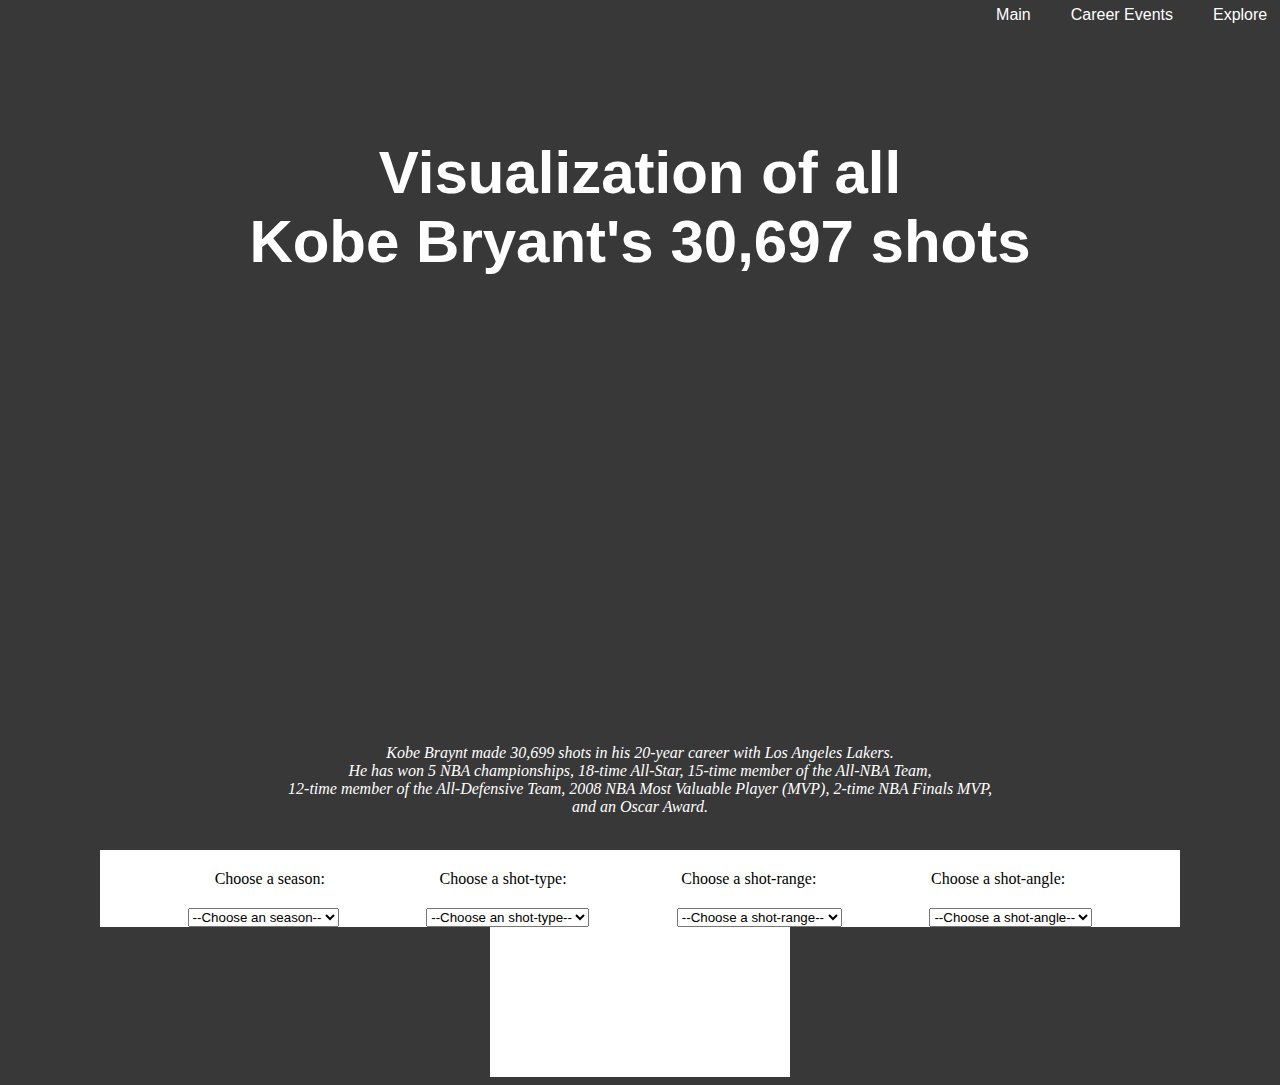
==== explore.html @ dadbc804 "init commit" ====
<!DOCTYPE html>
<html>
  <head>
    <title>d3.basketball-shot-chart</title>
    <link rel="stylesheet" type="text/css" href="./css/d3.basketball-shot-chart.css">
    <script src="https://d3js.org/d3.v5.min.js"></script>

    <style>
        .main__hero {
            height: 70vh;
            padding-top: 3em;
            text-align:center;                    
            font-family: "Ambit", Arial, sans-serif;
            color:white;
            font-size: 30px;
        }
        body {
          background-color: #383838;
        }
        #buttons {
            overflow: hidden;
            background-color: #383838;
            position: fixed; /* Set the navbar to fixed position */
            top: 0; /* Position the navbar at the top of the page */
            width: 100%; /* Full width */
        }
        .intro {
          text-align:center;
          color:white;
          height: 10vh;
        }
        svg { font-family: Arial, sans-serif;
          display: block;
          margin: 0 auto;
          background-color: white;
              }
        .tooltip_circle {	
              position: absolute;			
              text-align: left;			
              width: 80px;					
              height: 50px;					
              padding: 1px;				
              font: 8px Arial, sans-serif;		
              background: white;	
              border: 0px;		
              border-radius: 3px;			
              pointer-events: none;	}
        .tooltip_bar {	
              position: absolute;			
              text-align: center;			
              width: 30px;					
              height: 20px;									
              font: 12px Arial, sans-serif;		
              background-color: transparent;	
              border: 0px;		
              border-radius: 3px;			
              pointer-events: none;	}

        .shot-legends{font: 18px Arial, sans-serif;}
        .explore-button{
              float: right;
              display: inline-block;
              padding: 0.35em 1.2em;
              
              margin:0 0.1em 0.1em 0;
              border-radius:2px;
              box-sizing: border-box;
              text-decoration:none;
              font-family:'Roboto',sans-serif;
              font-weight:300;
              color: white;
              background-color: #383838;
              text-align: center;
              transition: all 0.2s;
           }
        .explore-button:hover{
          color: #383838;
          background-color: white;
            }
        
        .flex-container {
         width: 1336px; 
         padding-top: 20px; 
         display: flex; 
         margin: 0 auto;
         background-color: white;
         justify-content: space-evenly;
        }
        #filters{
         width: 1336px; 
         padding-top: 20px; 
         display: flex; 
         margin: 0 auto;
         background-color: white;
         justify-content: space-evenly;
        }
        


    </style>
  </head>

  <body onload='init()'>
    <div id="buttons">
      <a href="./explore.html" class = "explore-button" id="explore" onclick="clickButton()"> Explore </a>
      <a href="./top.html" class = "explore-button" id="explore" onclick="clickButton()"> Career Events </a>
      <a href="./index.html" class = "explore-button" id="main" onclick="clickButton()"> Main </a>
    </div>

    <header class="main__hero">
      <h1>Visualization of all <br>Kobe Bryant's 30,697 shots </h1>
    </header>

        
    <p class="intro"> <em>Kobe Braynt made 30,699 shots in his 20-year career with Los Angeles Lakers.<br> 
        He has won 5 NBA championships, 18-time All-Star, 15-time member of the All-NBA Team,<br> 
        12-time member of the All-Defensive Team, 2008 NBA Most Valuable Player (MVP), 2-time NBA Finals MVP,<br>
         and an Oscar Award.</em>
    </p>  
    <div class="flex-container">
      <label class = "" for="season-select">Choose a season:</label>
      <label class = "" for="shot-type-select">Choose a shot-type:</label>
      <label class = "" for="shot-range-select">Choose a shot-range:</label>
      <label class = "" for="shot-angle-select">Choose a shot-angle:</label>
    </div>
    <div class="flex-container" id = "filters">
        <select name = "seasons" id="season-select">
          <option value="">--Choose an season--</option>
          <option value="1996-97">1996-97</option>
          <option value="1997-98">1997-98</option>
          <option value="1998-99">1998-99</option>
          <option value="1999-00">1999-00</option>
          <option value="2000-01">2000-01</option>
          <option value="2001-02">2001-02</option>
          <option value="2002-03">2002-03</option>
          <option value="2003-04">2003-04</option>
          <option value="2004-05">2004-05</option>
          <option value="2005-06">2005-06</option>
          <option value="2006-07">2006-07</option>
          <option value="2007-08">2007-08</option>
          <option value="2008-09">2008-09</option>
          <option value="2009-10">2009-10</option>
          <option value="2010-11">2010-11</option>
          <option value="2011-12">2011-12</option>
          <option value="2012-13">2012-13</option>
          <option value="2013-14">2013-14</option>
          <option value="2014-15">2014-15</option>
          <option value="2015-16">2015-16</option>
        </select>
        <select name = "shot-type" id="shot-type-select">
          <option value="">--Choose an shot-type--</option>
          <option value="2PT Field Goal">2PT</option>
          <option value="3PT Field Goal">3PT</option>
        </select>
        <select name = "shot-range" id="shot-range-select">
          <option value="">--Choose a shot-range--</option>
          <option value="Less Than 8 ft.">Less than 8 ft</option>
          <option value="8-16 ft.">8-16 ft</option>
          <option value="16-24 ft.">16-24 ft</option>
          <option value="24+ ft.">24+ ft</option>
        </select>
        <select name = "shot-angle" id="shot-angle-select">
          <option value="">--Choose a shot-angle--</option>
          <option value="Center(C)">Center</option>
          <option value="Left Side Center(LC)">Left Side Center</option>
          <option value="Left Side(L)">Left Side</option>
          <option value="Right Side Center(RC)">Right Side Center</option>
          <option value="Right Side(R)">Right Side</option>
        </select>
    </div>
    <div id="chart">
      <svg></svg>
    </div>

    <script src="./js/explore.js"></script>
    
  </body>
</html>
---- css/d3.basketball-shot-chart.css ----
.tooltip {	
    position: absolute;			
    text-align: left;			
    width: 80px;					
    height: 50px;					
    padding: 1px;				
    font: 8px Arial, sans-serif;		
    background: lightgray;	
    border: 0px;		
    border-radius: 3px;			
    pointer-events: none;			
  }

.shot-chart-court *{fill:transparent;stroke:#333;stroke-width:0.1}.shot-chart-court-ft-circle-bottom{stroke-dasharray:10, 4}.shot-chart-court-hoop,.shot-chart-court-backboard{z-index:100}.shot-chart-title{font-size:15%;text-transform:uppercase}.legend text{font-size:4%}
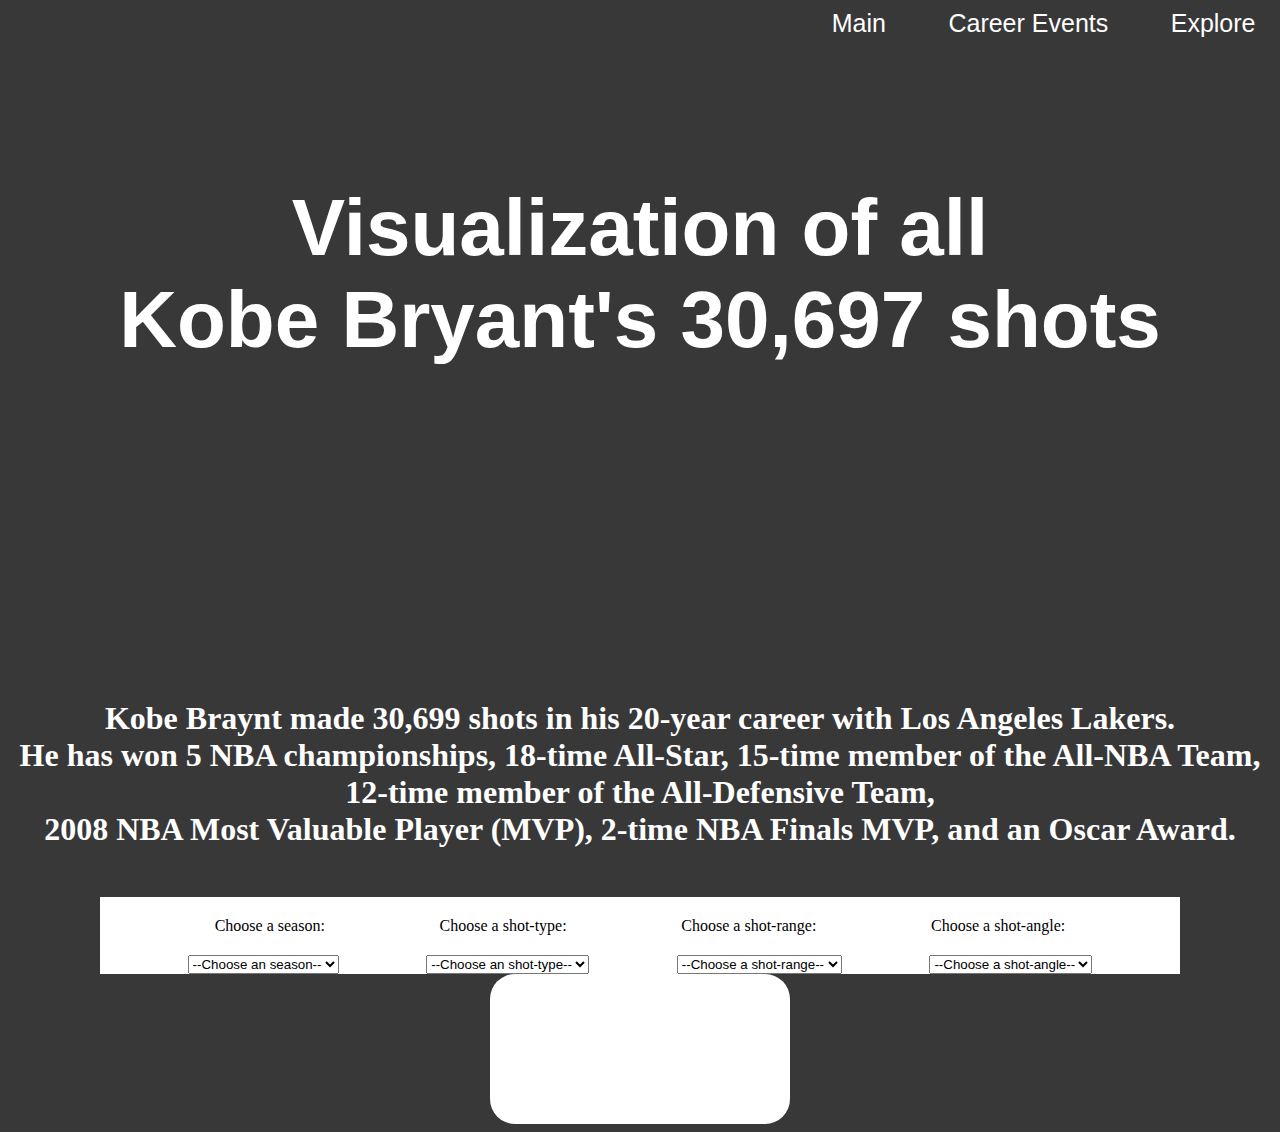
==== commit 63d8db02: "Update explore.html" ====
--- a/explore.html
+++ b/explore.html
@@ -7,12 +7,13 @@
 
     <style>
         .main__hero {
-            height: 70vh;
+            height: 60vh;
             padding-top: 3em;
             text-align:center;                    
             font-family: "Ambit", Arial, sans-serif;
             color:white;
-            font-size: 30px;
+            font-size: 40px;
+            
         }
         body {
           background-color: #383838;
@@ -23,16 +24,20 @@
             position: fixed; /* Set the navbar to fixed position */
             top: 0; /* Position the navbar at the top of the page */
             width: 100%; /* Full width */
+          font-size: 25px;
         }
         .intro {
           text-align:center;
           color:white;
-          height: 10vh;
+          height: 13vh;
+          padding-bottom: 1.5em;
+          font-size: 2em;
         }
         svg { font-family: Arial, sans-serif;
           display: block;
           margin: 0 auto;
           background-color: white;
+          border-radius: 25px;
               }
         .tooltip_circle {	
               position: absolute;			
@@ -107,16 +112,16 @@
       <a href="./index.html" class = "explore-button" id="main" onclick="clickButton()"> Main </a>
     </div>
 
-    <header class="main__hero">
-      <h1>Visualization of all <br>Kobe Bryant's 30,697 shots </h1>
+     <header class="main__hero">
+      <h1>Visualization of all <br><strong>Kobe Bryant</strong>'s 30,697 shots </h1>
     </header>
 
         
-    <p class="intro"> <em>Kobe Braynt made 30,699 shots in his 20-year career with Los Angeles Lakers.<br> 
+    <h3 class="intro"> Kobe Braynt made 30,699 shots in his 20-year career with Los Angeles Lakers.<br> 
         He has won 5 NBA championships, 18-time All-Star, 15-time member of the All-NBA Team,<br> 
-        12-time member of the All-Defensive Team, 2008 NBA Most Valuable Player (MVP), 2-time NBA Finals MVP,<br>
-         and an Oscar Award.</em>
-    </p>  
+        12-time member of the All-Defensive Team, <br>2008 NBA Most Valuable Player (MVP), 2-time NBA Finals MVP,
+         and an Oscar Award.
+    </h3>  
     <div class="flex-container">
       <label class = "" for="season-select">Choose a season:</label>
       <label class = "" for="shot-type-select">Choose a shot-type:</label>
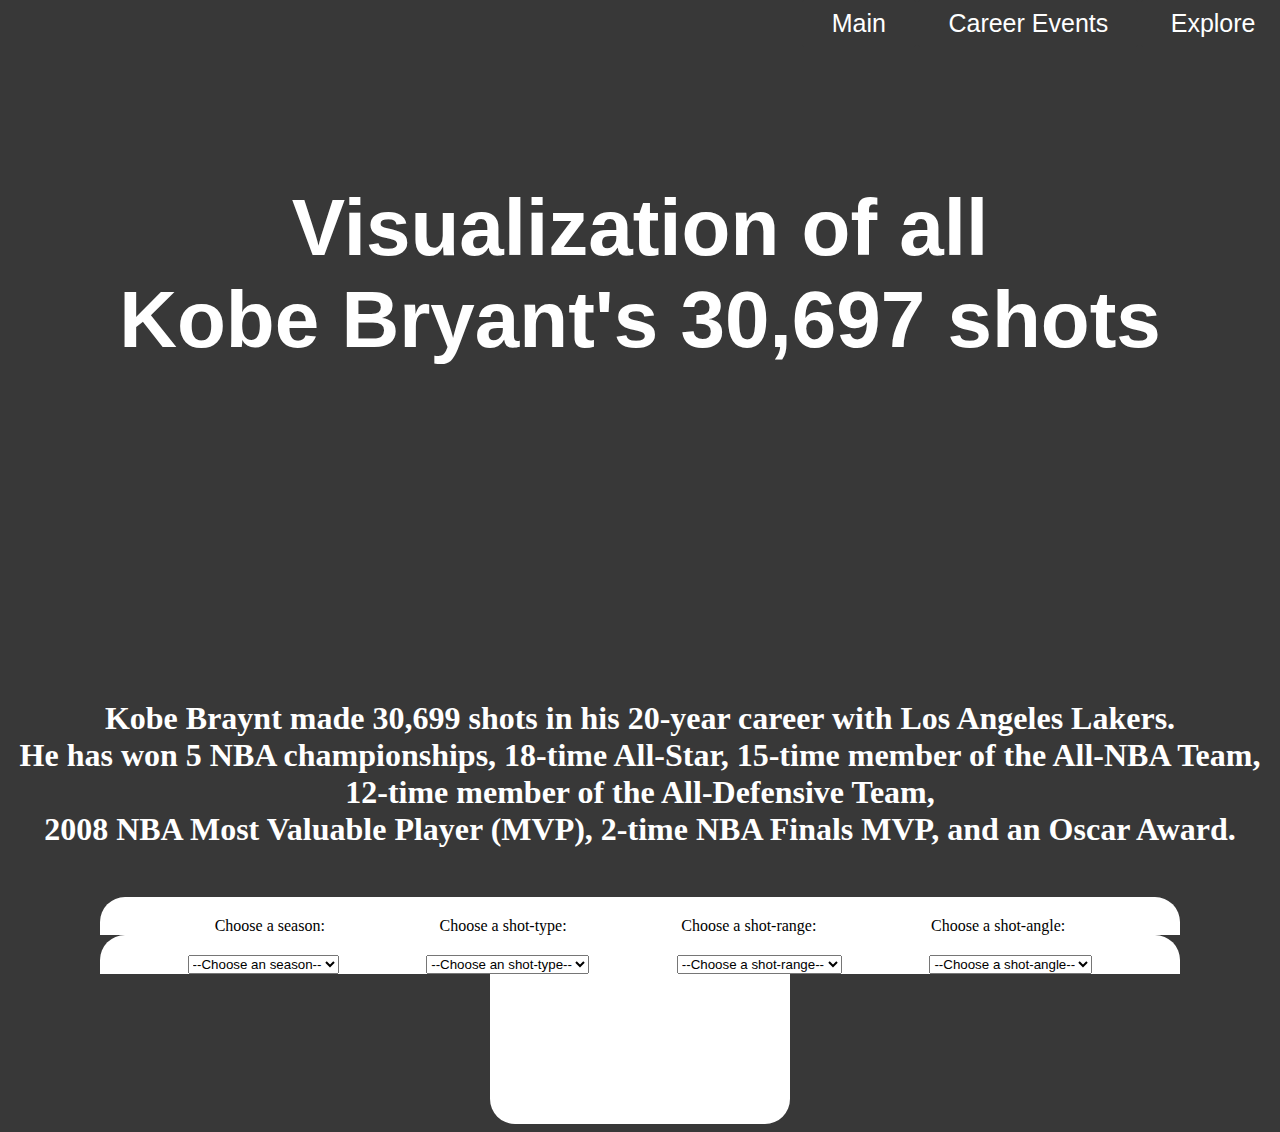
==== commit 2f9067b6: "Update explore.html" ====
--- a/explore.html
+++ b/explore.html
@@ -37,7 +37,8 @@
           display: block;
           margin: 0 auto;
           background-color: white;
-          border-radius: 25px;
+          border-bottom-right-radius: 25px;
+          border-bottom-left-radius: 25px;
               }
         .tooltip_circle {	
               position: absolute;			
@@ -90,6 +91,8 @@
          margin: 0 auto;
          background-color: white;
          justify-content: space-evenly;
+          border-top-right-radius: 25px;
+          border-top-left-radius: 25px;
         }
         #filters{
          width: 1336px; 
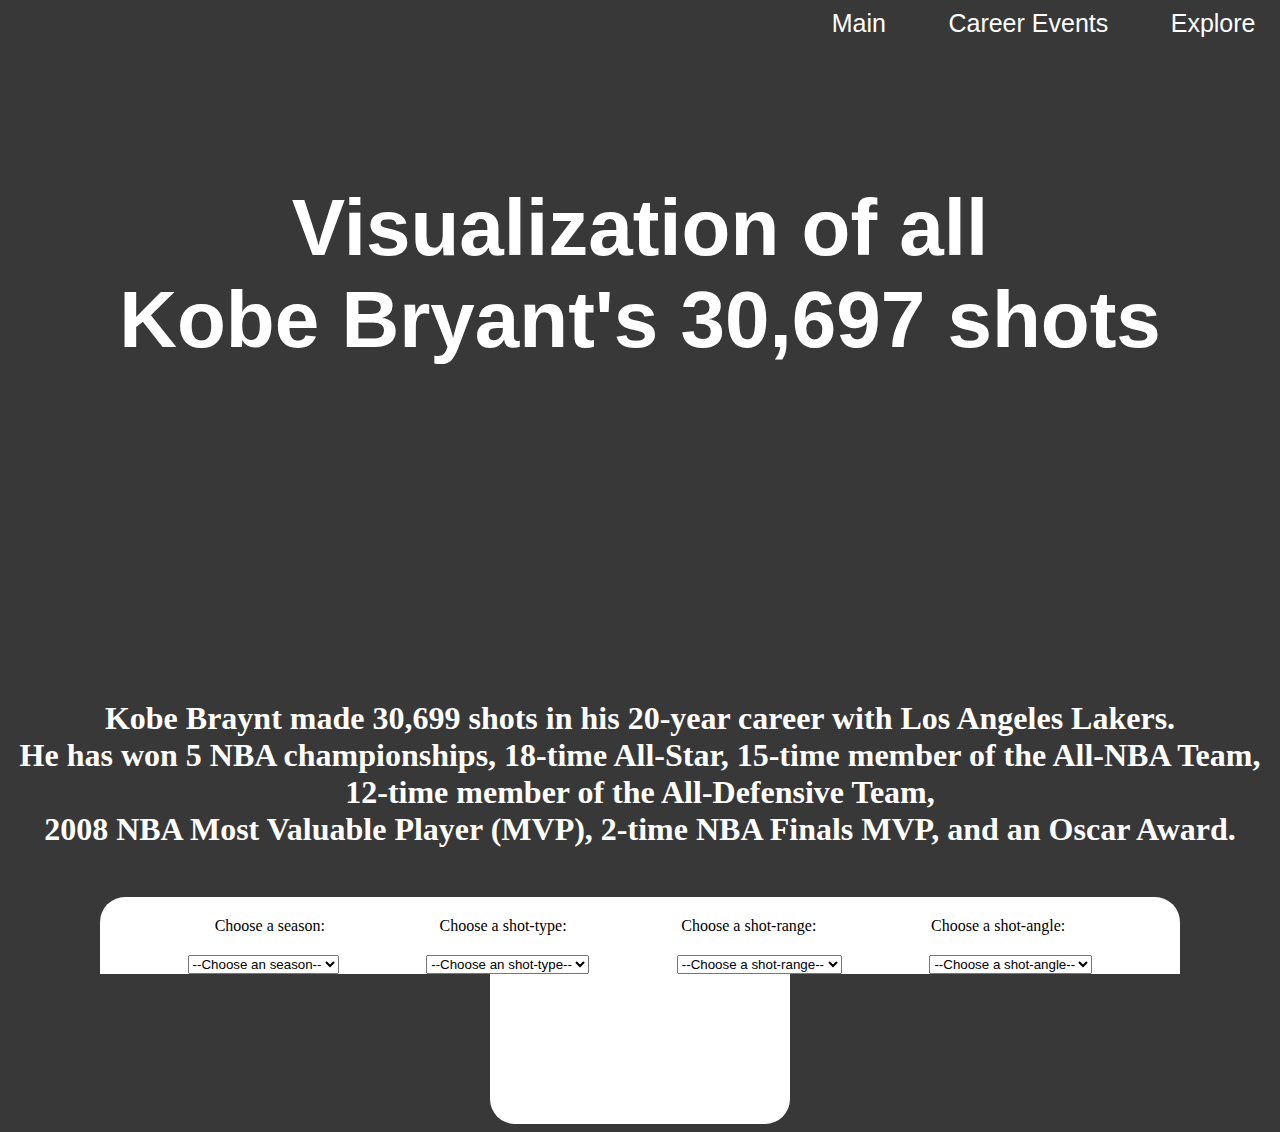
==== commit 9862665a: "Update explore.html" ====
--- a/explore.html
+++ b/explore.html
@@ -94,6 +94,7 @@
           border-top-right-radius: 25px;
           border-top-left-radius: 25px;
         }
+      
         #filters{
          width: 1336px; 
          padding-top: 20px; 
@@ -101,6 +102,8 @@
          margin: 0 auto;
          background-color: white;
          justify-content: space-evenly;
+          border-top-right-radius: 0px;
+          border-top-left-radius: 0px;
         }
         
 
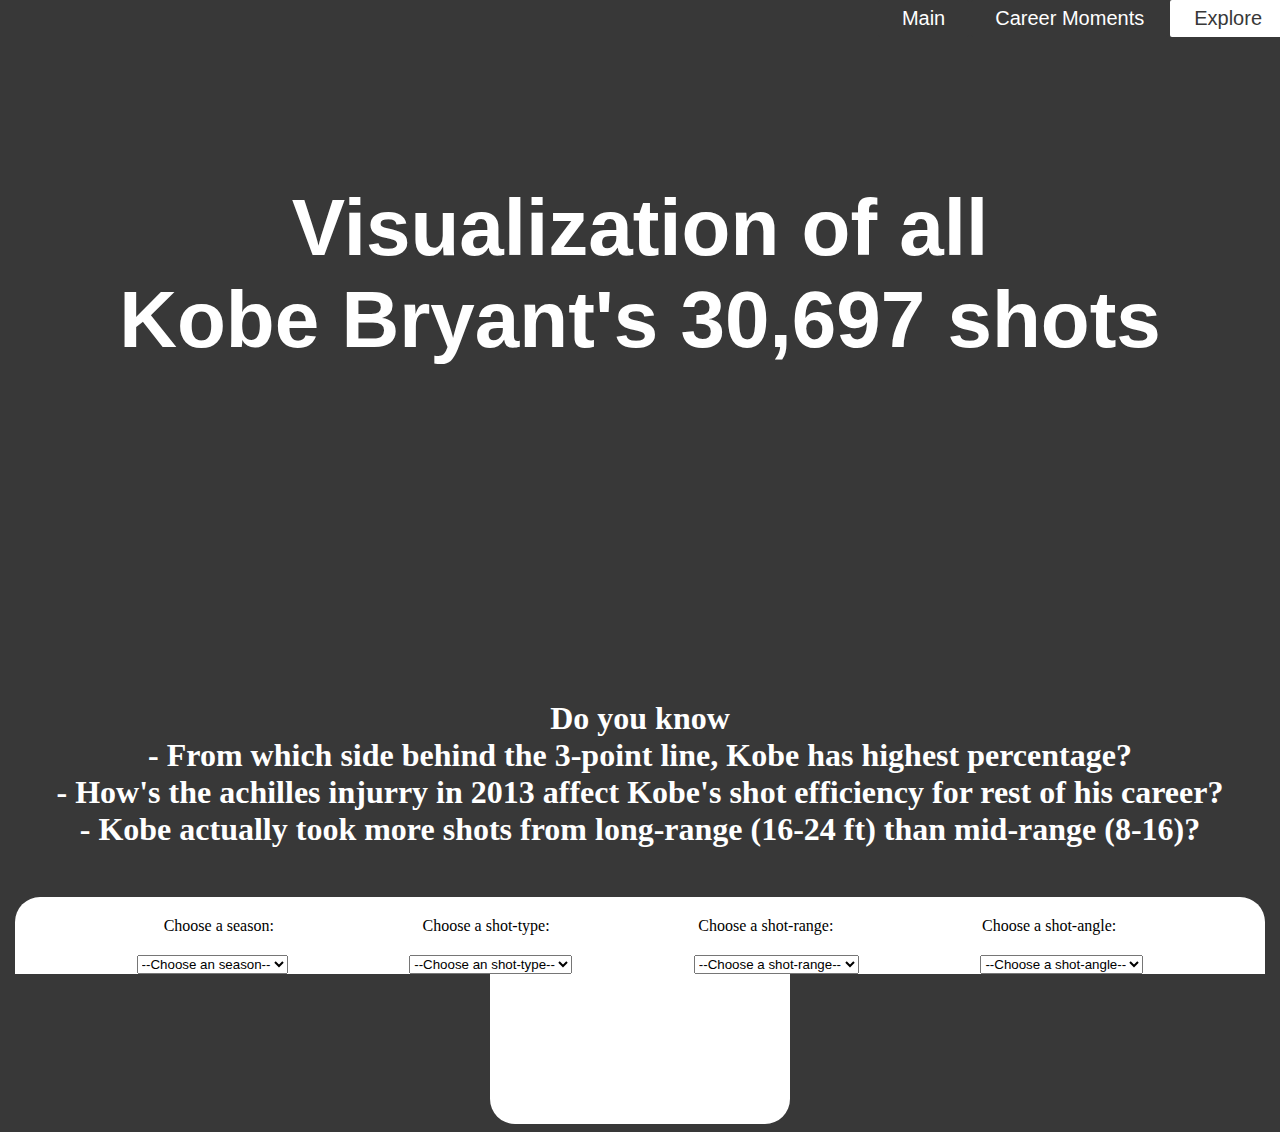
==== commit 70f717cf: "Added descriptions" ====
--- a/explore.html
+++ b/explore.html
@@ -24,7 +24,7 @@
             position: fixed; /* Set the navbar to fixed position */
             top: 0; /* Position the navbar at the top of the page */
             width: 100%; /* Full width */
-          font-size: 25px;
+          font-size: 20px;
         }
         .intro {
           text-align:center;
@@ -79,6 +79,22 @@
               text-align: center;
               transition: all 0.2s;
            }
+           .explore-button-unselected{
+              float: right;
+              display: inline-block;
+              padding: 0.35em 1.2em;
+              
+              margin:0 0.1em 0.1em 0;
+              border-radius:2px;
+              box-sizing: border-box;
+              text-decoration:none;
+              font-family:'Roboto',sans-serif;
+              font-weight:300;
+              color: #383838;
+              background-color: white;
+              text-align: center;
+              transition: all 0.2s;
+           }
         .explore-button:hover{
           color: #383838;
           background-color: white;
@@ -113,8 +129,8 @@
 
   <body onload='init()'>
     <div id="buttons">
-      <a href="./explore.html" class = "explore-button" id="explore" onclick="clickButton()"> Explore </a>
-      <a href="./top.html" class = "explore-button" id="explore" onclick="clickButton()"> Career Events </a>
+      <a class = "explore-button-unselected" id="explore" onclick="clickButton()"> Explore </a>
+      <a href="./top.html" class = "explore-button" id="explore" onclick="clickButton()"> Career Moments </a>
       <a href="./index.html" class = "explore-button" id="main" onclick="clickButton()"> Main </a>
     </div>
 
@@ -123,10 +139,11 @@
     </header>
 
         
-    <h3 class="intro"> Kobe Braynt made 30,699 shots in his 20-year career with Los Angeles Lakers.<br> 
-        He has won 5 NBA championships, 18-time All-Star, 15-time member of the All-NBA Team,<br> 
-        12-time member of the All-Defensive Team, <br>2008 NBA Most Valuable Player (MVP), 2-time NBA Finals MVP,
-         and an Oscar Award.
+    <h3 class="intro"> 
+      Do you know<br>
+      - From which side behind the 3-point line, Kobe has highest percentage?<br>
+      - How's the achilles injurry in 2013 affect Kobe's shot efficiency for rest of his career?<br>
+      - Kobe actually took more shots from long-range (16-24 ft) than mid-range (8-16)?<br>
     </h3>  
     <div class="flex-container">
       <label class = "" for="season-select">Choose a season:</label>
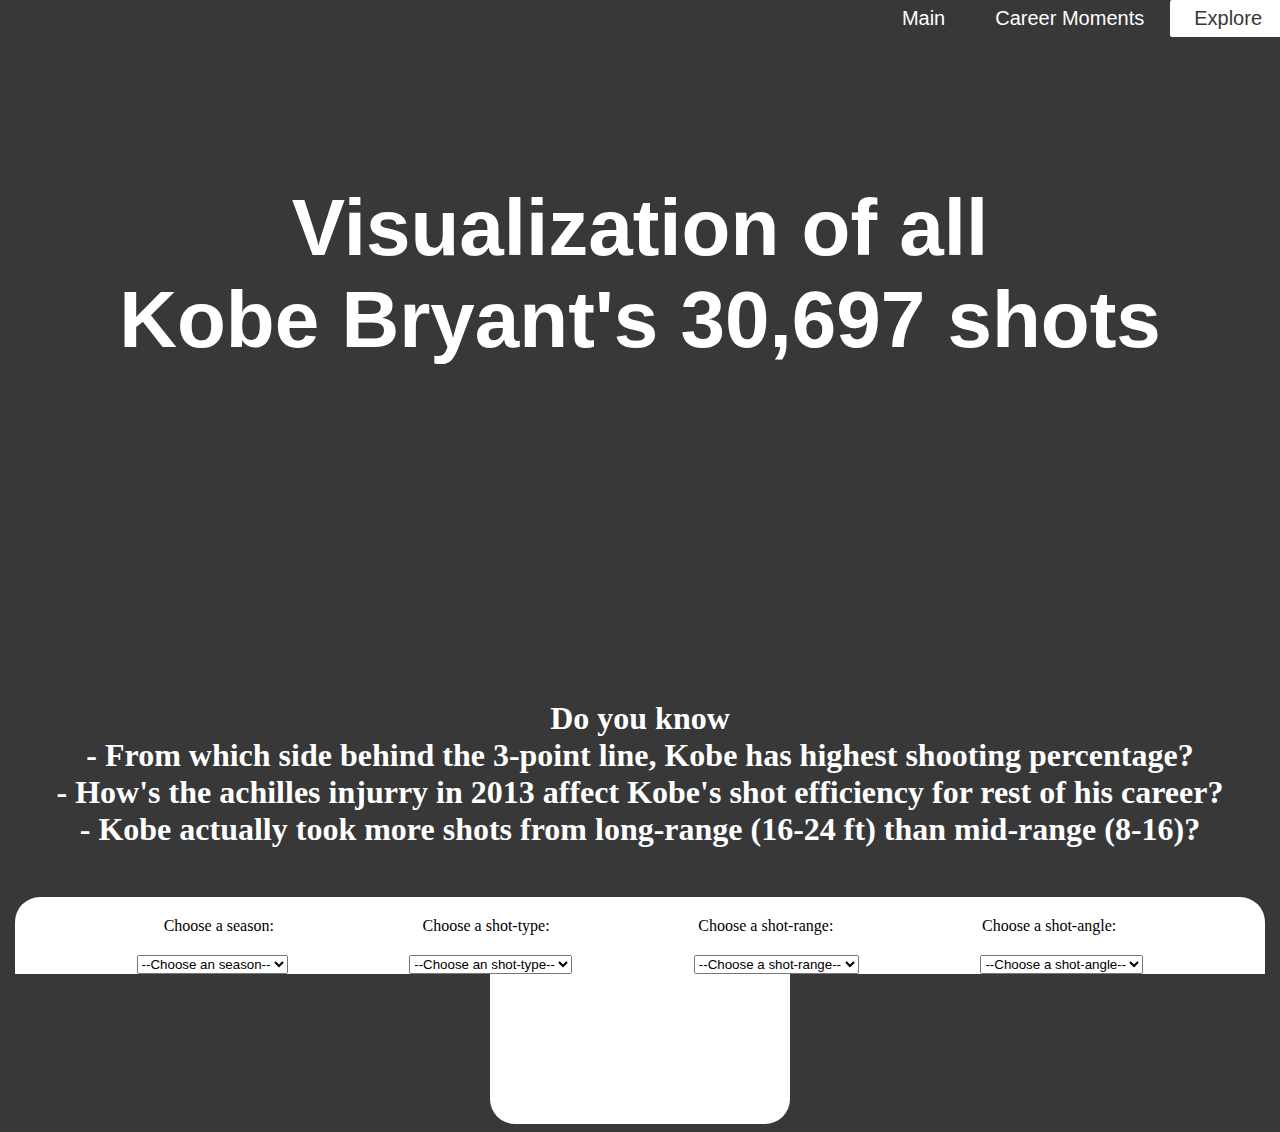
==== commit fc7b8f60: "Update explore.html" ====
--- a/explore.html
+++ b/explore.html
@@ -135,13 +135,13 @@
     </div>
 
      <header class="main__hero">
-      <h1>Visualization of all <br><strong>Kobe Bryant</strong>'s 30,697 shots </h1>
+      <h1>Visualization of all <br>Kobe Bryant's 30,697 shots </h1>
     </header>
 
         
     <h3 class="intro"> 
       Do you know<br>
-      - From which side behind the 3-point line, Kobe has highest percentage?<br>
+      - From which side behind the 3-point line, Kobe has highest shooting percentage?<br>
       - How's the achilles injurry in 2013 affect Kobe's shot efficiency for rest of his career?<br>
       - Kobe actually took more shots from long-range (16-24 ft) than mid-range (8-16)?<br>
     </h3>  
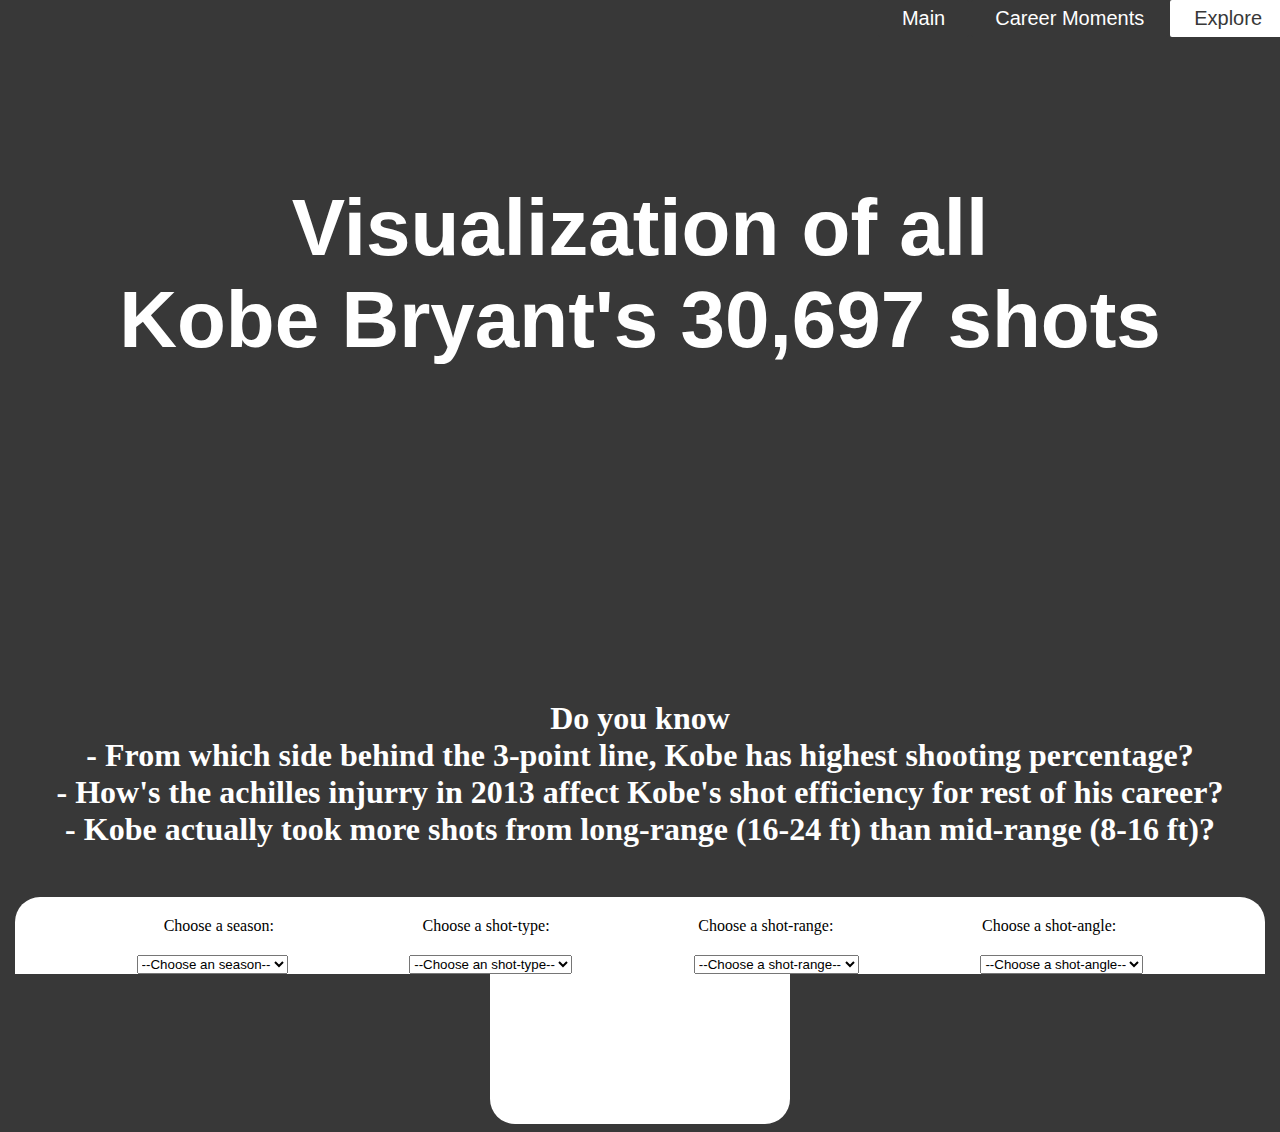
==== commit 47eefa20: "Update explore.html" ====
--- a/explore.html
+++ b/explore.html
@@ -143,7 +143,7 @@
       Do you know<br>
       - From which side behind the 3-point line, Kobe has highest shooting percentage?<br>
       - How's the achilles injurry in 2013 affect Kobe's shot efficiency for rest of his career?<br>
-      - Kobe actually took more shots from long-range (16-24 ft) than mid-range (8-16)?<br>
+      - Kobe actually took more shots from long-range (16-24 ft) than mid-range (8-16 ft)?<br>
     </h3>  
     <div class="flex-container">
       <label class = "" for="season-select">Choose a season:</label>
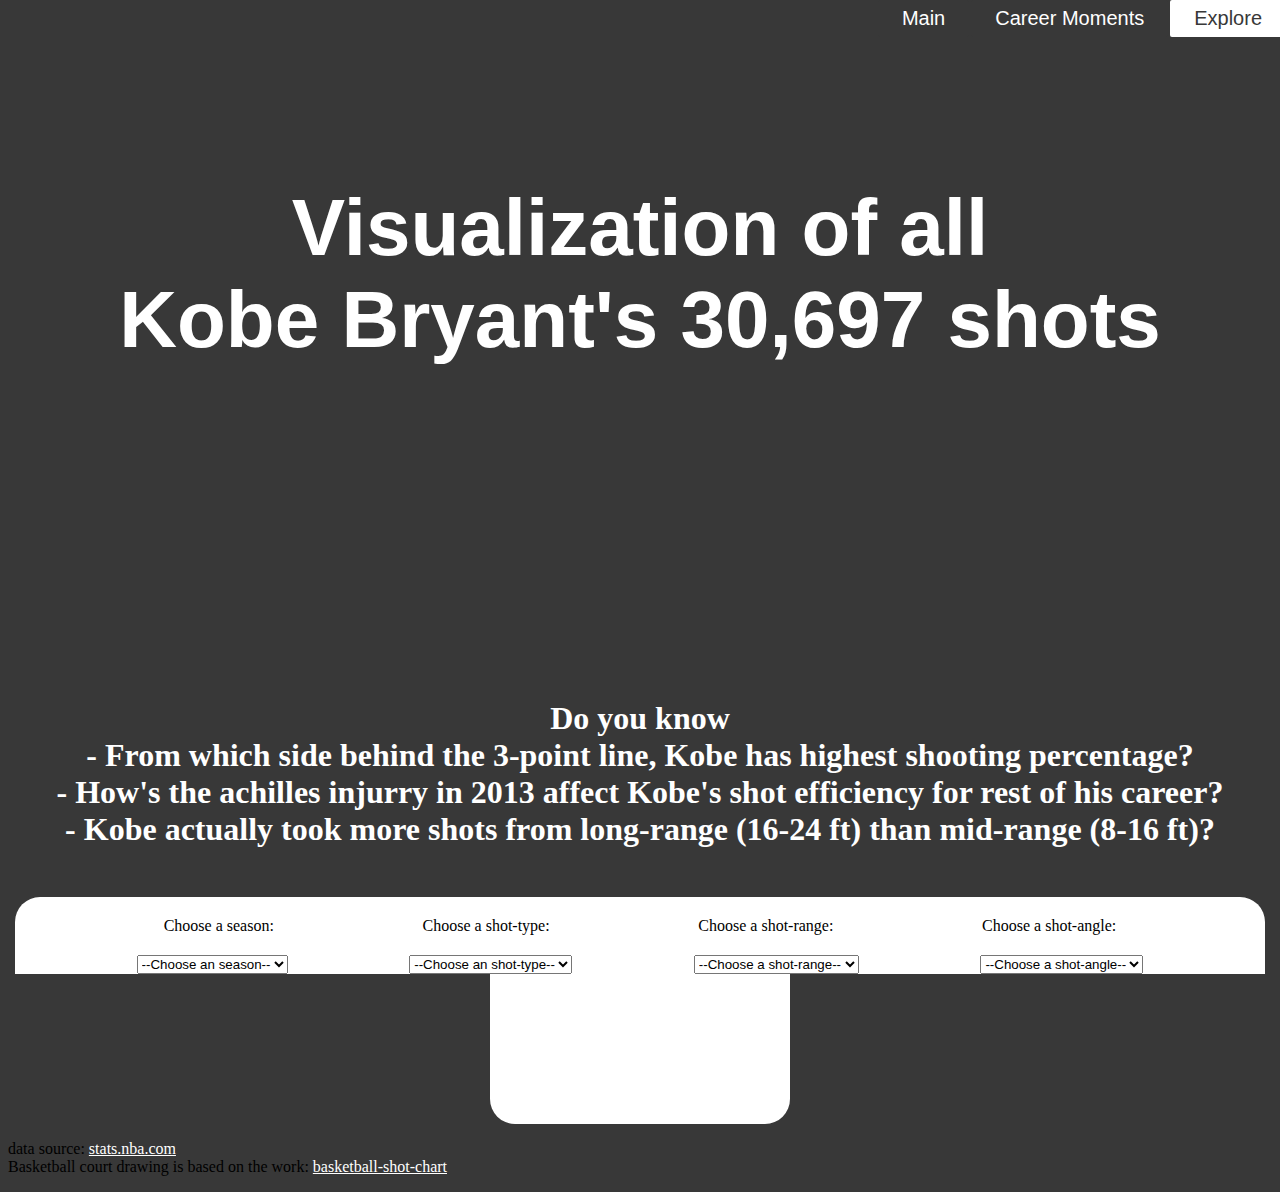
==== commit 6e2b785f: "add data source" ====
--- a/explore.html
+++ b/explore.html
@@ -121,6 +121,13 @@
           border-top-right-radius: 0px;
           border-top-left-radius: 0px;
         }
+
+        .footer{
+          margin: 0 auto;
+          color: white;
+          padding-top: 50px;
+          font-size: 12px;
+        }
         
 
 
@@ -199,7 +206,11 @@
     <div id="chart">
       <svg></svg>
     </div>
-
+    <div id = "footer">
+      <p> 
+        data source:  <a href="https://stats.nba.com/" style="color:white">stats.nba.com</a><br>
+        Basketball court drawing is based on the work: <a href="https://github.com/virajsanghvi/d3.basketball-shot-chart" style="color:white">basketball-shot-chart</a>
+    </div>
     <script src="./js/explore.js"></script>
     
   </body>
